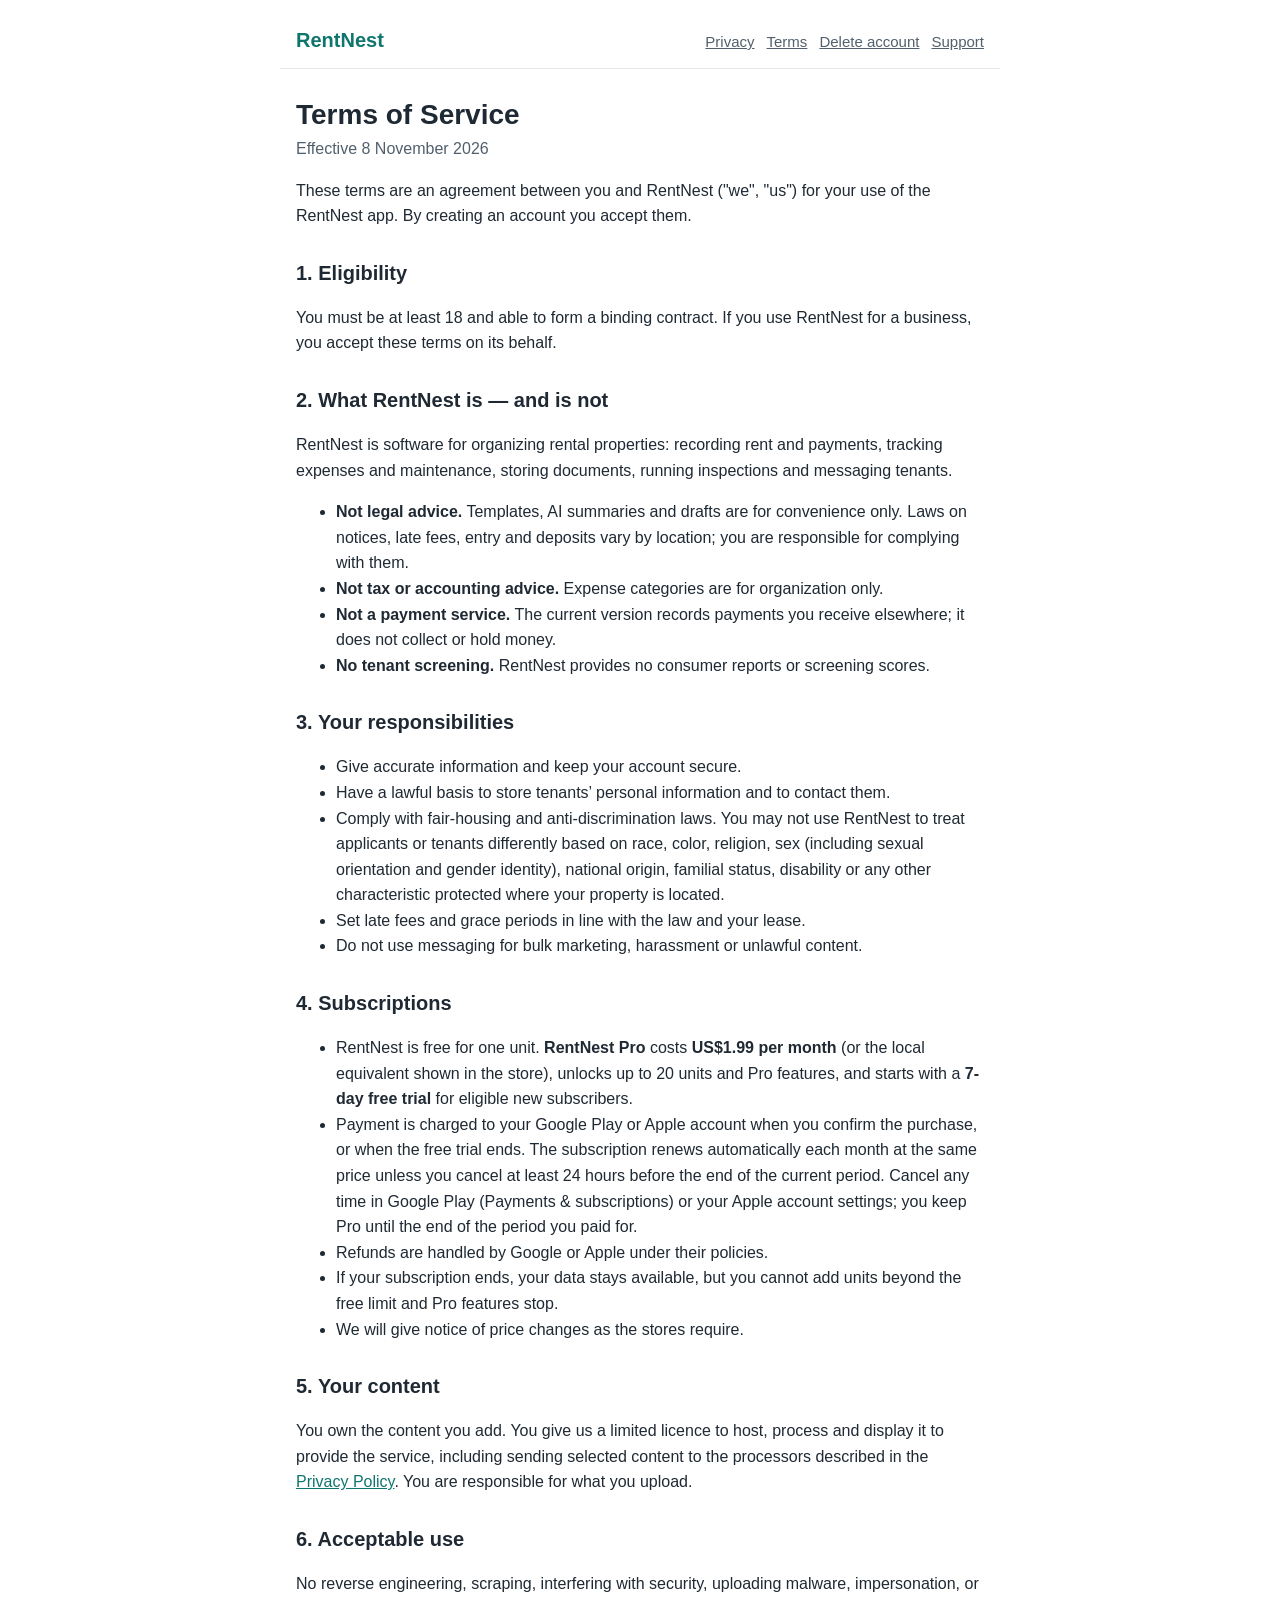
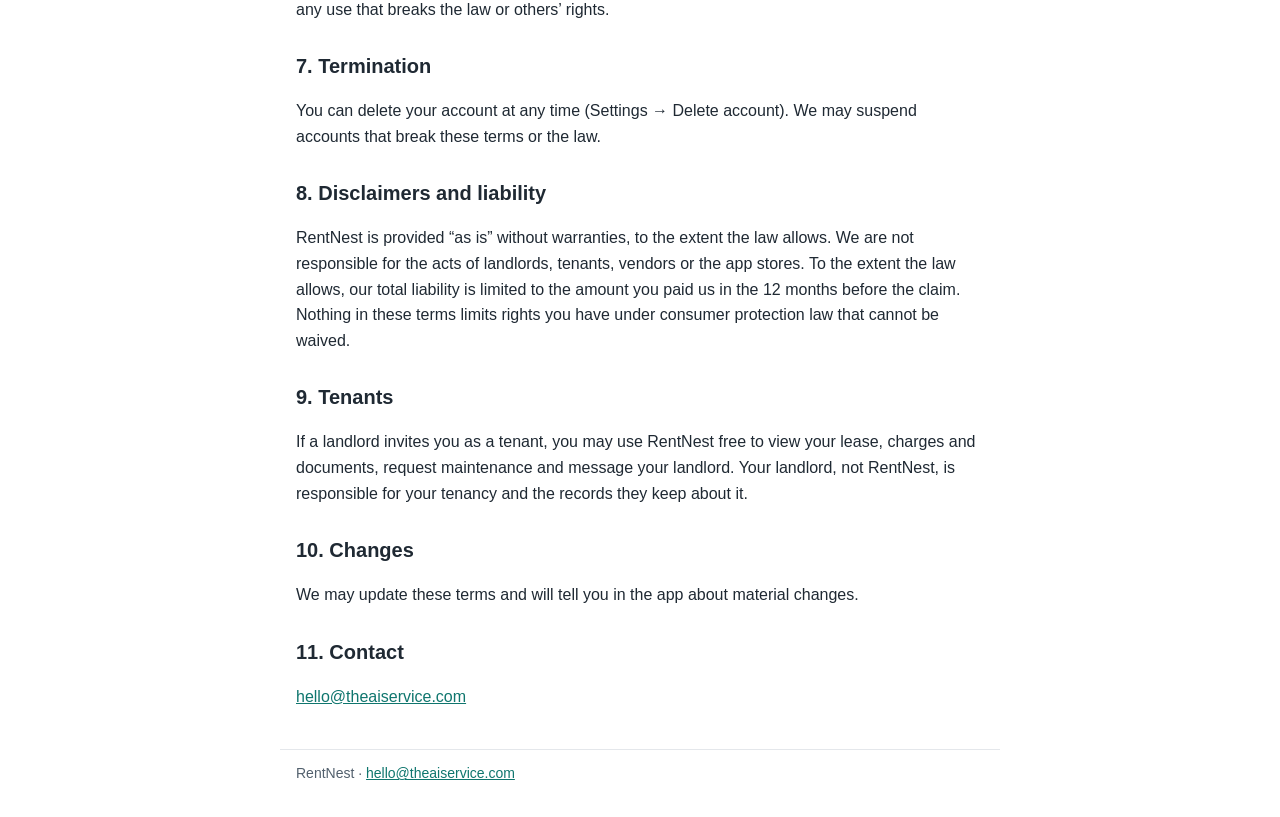
==== terms/index.html @ 82b34d74 "RentNest legal pages" ====
<!doctype html>
<html lang="en">
  <head>
    <meta charset="utf-8" />
    <meta name="viewport" content="width=device-width,initial-scale=1" />
    <title>Terms of Service · RentNest</title>
    <link rel="stylesheet" href="../style.css" />
  </head>
  <body>
    <header>
      <a class="brand" href="../">RentNest</a>
      <nav>
        <a href="../privacy/">Privacy</a><a href="../terms/">Terms</a
        ><a href="../delete-account/">Delete account</a><a href="../support/">Support</a>
      </nav>
    </header>
    <main>
      <h1>Terms of Service</h1>
      <p class="meta">Effective 8 November 2026</p>
      <p>
        These terms are an agreement between you and RentNest ("we", "us") for your use of the
        RentNest app. By creating an account you accept them.
      </p>

      <h2>1. Eligibility</h2>
      <p>
        You must be at least 18 and able to form a binding contract. If you use RentNest for a
        business, you accept these terms on its behalf.
      </p>

      <h2>2. What RentNest is — and is not</h2>
      <p>
        RentNest is software for organizing rental properties: recording rent and payments, tracking
        expenses and maintenance, storing documents, running inspections and messaging tenants.
      </p>
      <ul>
        <li>
          <strong>Not legal advice.</strong> Templates, AI summaries and drafts are for convenience
          only. Laws on notices, late fees, entry and deposits vary by location; you are responsible
          for complying with them.
        </li>
        <li>
          <strong>Not tax or accounting advice.</strong> Expense categories are for organization
          only.
        </li>
        <li>
          <strong>Not a payment service.</strong> The current version records payments you receive
          elsewhere; it does not collect or hold money.
        </li>
        <li>
          <strong>No tenant screening.</strong> RentNest provides no consumer reports or screening
          scores.
        </li>
      </ul>

      <h2>3. Your responsibilities</h2>
      <ul>
        <li>Give accurate information and keep your account secure.</li>
        <li>Have a lawful basis to store tenants’ personal information and to contact them.</li>
        <li>
          Comply with fair-housing and anti-discrimination laws. You may not use RentNest to treat
          applicants or tenants differently based on race, color, religion, sex (including sexual
          orientation and gender identity), national origin, familial status, disability or any
          other characteristic protected where your property is located.
        </li>
        <li>Set late fees and grace periods in line with the law and your lease.</li>
        <li>Do not use messaging for bulk marketing, harassment or unlawful content.</li>
      </ul>

      <h2>4. Subscriptions</h2>
      <ul>
        <li>
          RentNest is free for one unit. <strong>RentNest Pro</strong> costs
          <strong>US$1.99 per month</strong> (or the local equivalent shown in the store), unlocks
          up to 20 units and Pro features, and starts with a <strong>7-day free trial</strong> for
          eligible new subscribers.
        </li>
        <li>
          Payment is charged to your Google Play or Apple account when you confirm the purchase, or
          when the free trial ends. The subscription renews automatically each month at the same
          price unless you cancel at least 24 hours before the end of the current period. Cancel any
          time in Google Play (Payments &amp; subscriptions) or your Apple account settings; you
          keep Pro until the end of the period you paid for.
        </li>
        <li>Refunds are handled by Google or Apple under their policies.</li>
        <li>
          If your subscription ends, your data stays available, but you cannot add units beyond the
          free limit and Pro features stop.
        </li>
        <li>We will give notice of price changes as the stores require.</li>
      </ul>

      <h2>5. Your content</h2>
      <p>
        You own the content you add. You give us a limited licence to host, process and display it
        to provide the service, including sending selected content to the processors described in
        the <a href="../privacy/">Privacy Policy</a>. You are responsible for what you upload.
      </p>

      <h2>6. Acceptable use</h2>
      <p>
        No reverse engineering, scraping, interfering with security, uploading malware,
        impersonation, or any use that breaks the law or others’ rights.
      </p>

      <h2>7. Termination</h2>
      <p>
        You can delete your account at any time (Settings → Delete account). We may suspend accounts
        that break these terms or the law.
      </p>

      <h2>8. Disclaimers and liability</h2>
      <p>
        RentNest is provided “as is” without warranties, to the extent the law allows. We are not
        responsible for the acts of landlords, tenants, vendors or the app stores. To the extent the
        law allows, our total liability is limited to the amount you paid us in the 12 months before
        the claim. Nothing in these terms limits rights you have under consumer protection law that
        cannot be waived.
      </p>

      <h2>9. Tenants</h2>
      <p>
        If a landlord invites you as a tenant, you may use RentNest free to view your lease, charges
        and documents, request maintenance and message your landlord. Your landlord, not RentNest,
        is responsible for your tenancy and the records they keep about it.
      </p>

      <h2>10. Changes</h2>
      <p>We may update these terms and will tell you in the app about material changes.</p>

      <h2>11. Contact</h2>
      <p><a href="mailto:hello@theaiservice.com">hello@theaiservice.com</a></p>
    </main>
    <footer>RentNest · <a href="mailto:hello@theaiservice.com">hello@theaiservice.com</a></footer>
  </body>
</html>
---- style.css ----
:root {
  --bg: #fff;
  --fg: #1f2933;
  --muted: #52606d;
  --accent: #0f766e;
  --rule: #e4e7eb;
}
@media (prefers-color-scheme: dark) {
  :root {
    --bg: #111827;
    --fg: #e5e7eb;
    --muted: #9ca3af;
    --accent: #2dd4bf;
    --rule: #374151;
  }
}
* {
  box-sizing: border-box;
}
body {
  margin: 0;
  background: var(--bg);
  color: var(--fg);
  font:
    16px/1.6 -apple-system,
    BlinkMacSystemFont,
    'Segoe UI',
    Roboto,
    sans-serif;
}
header,
main,
footer {
  max-width: 720px;
  margin: 0 auto;
  padding: 0 16px;
}
header {
  padding-top: 24px;
  display: flex;
  gap: 16px;
  flex-wrap: wrap;
  align-items: baseline;
  border-bottom: 1px solid var(--rule);
  padding-bottom: 12px;
}
header a.brand {
  font-weight: 700;
  font-size: 20px;
  color: var(--accent);
  text-decoration: none;
  margin-right: auto;
}
header nav a {
  color: var(--muted);
  margin-left: 12px;
  font-size: 15px;
}
h1 {
  font-size: 28px;
  line-height: 1.25;
  margin: 28px 0 4px;
}
h2 {
  font-size: 20px;
  margin: 28px 0 8px;
}
a {
  color: var(--accent);
}
.meta {
  color: var(--muted);
  margin-top: 0;
}
table {
  border-collapse: collapse;
  width: 100%;
  font-size: 15px;
}
th,
td {
  border: 1px solid var(--rule);
  padding: 8px;
  text-align: left;
  vertical-align: top;
}
footer {
  color: var(--muted);
  font-size: 14px;
  border-top: 1px solid var(--rule);
  margin-top: 40px;
  padding-top: 12px;
  padding-bottom: 32px;
}
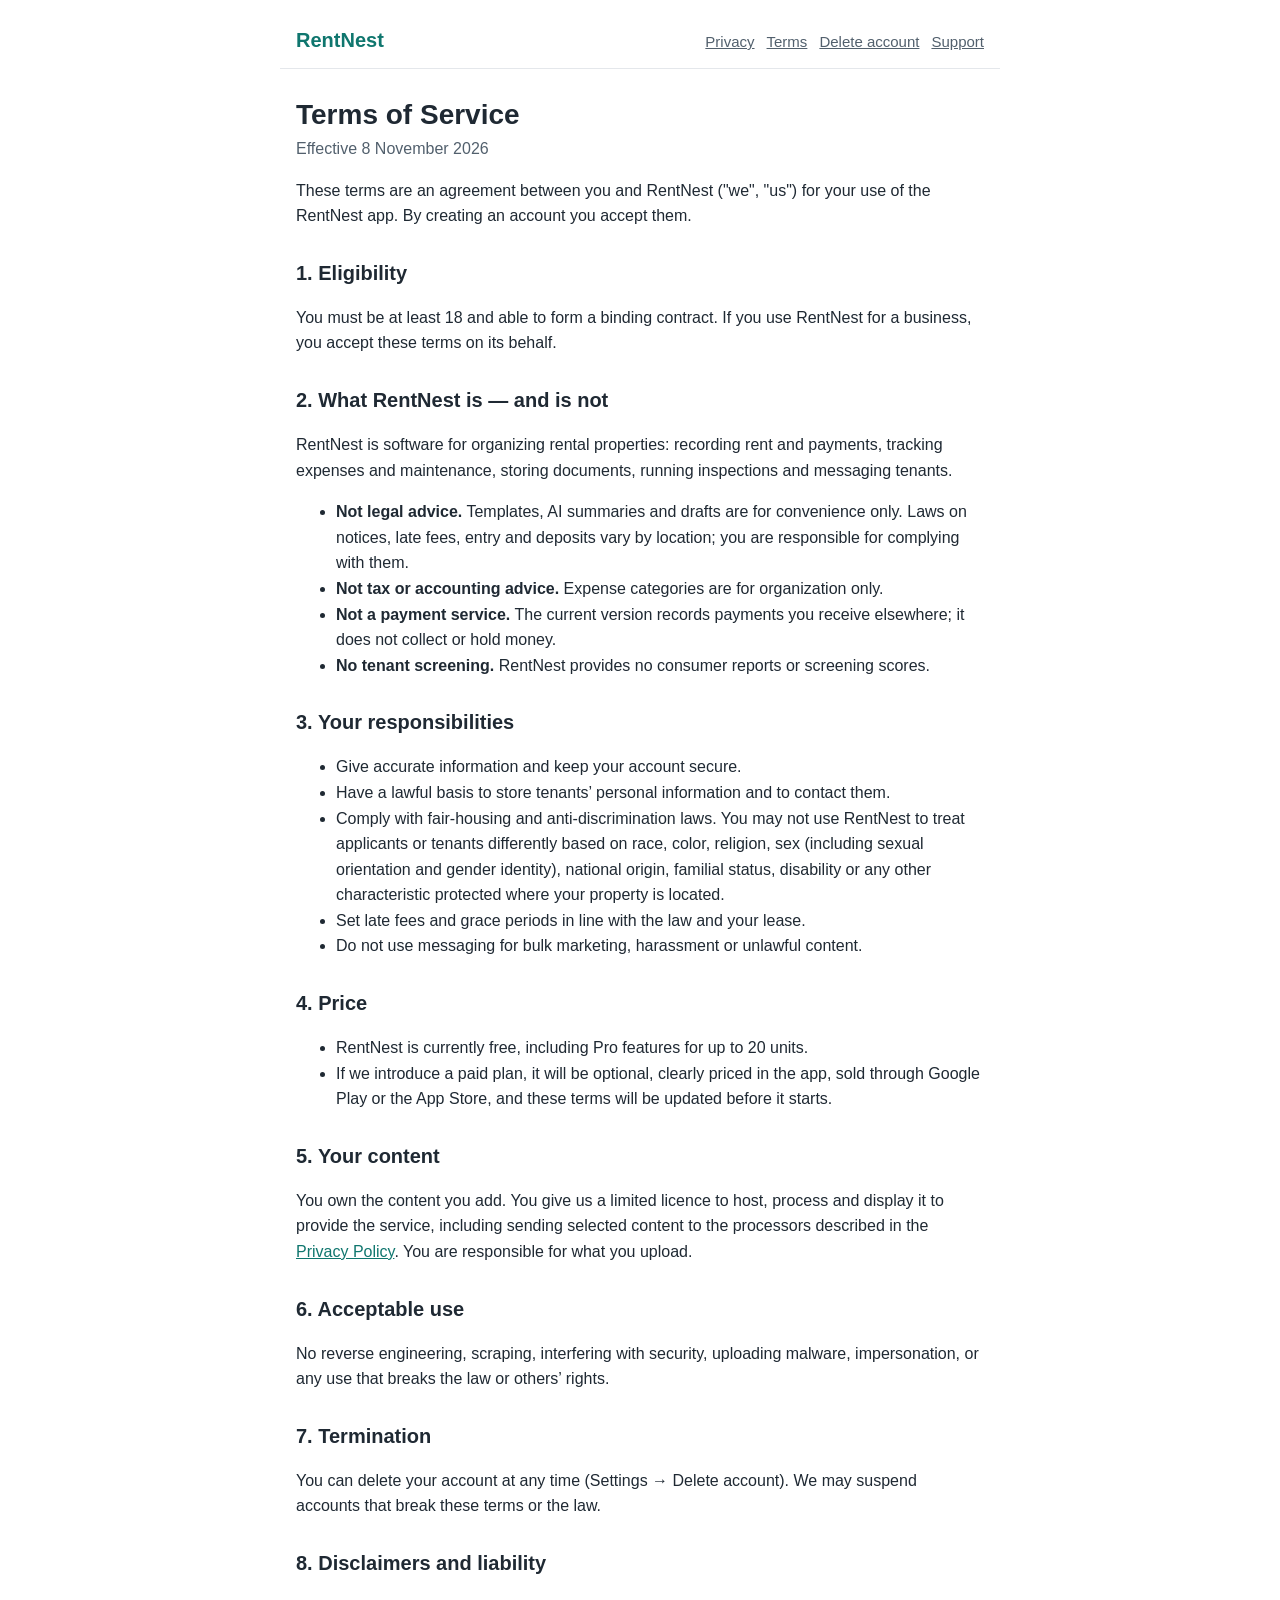
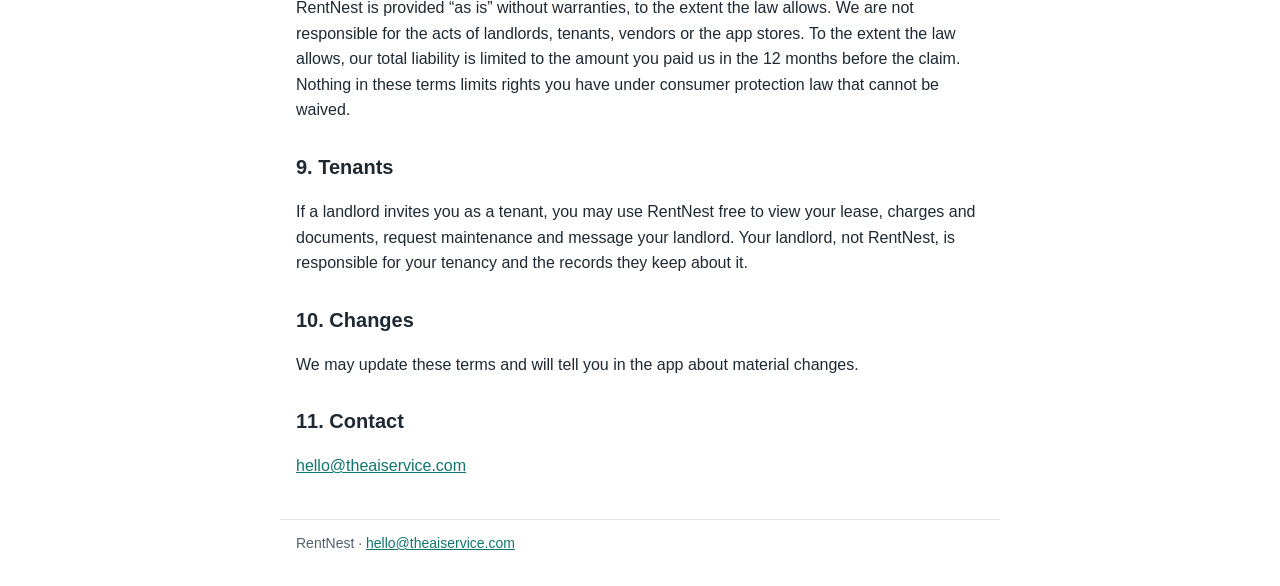
==== commit 7e3d4909: "Terms: RentNest is free at launch" ====
--- a/terms/index.html
+++ b/terms/index.html
@@ -67,30 +67,12 @@
         <li>Do not use messaging for bulk marketing, harassment or unlawful content.</li>
       </ul>
 
-      <h2>4. Subscriptions</h2>
+      <h2>4. Price</h2>
       <ul>
-        <li>
-          RentNest is free for one unit. <strong>RentNest Pro</strong> costs
-          <strong>US$1.99 per month</strong> (or the local equivalent shown in the store), unlocks
-          up to 20 units and Pro features, and starts with a <strong>7-day free trial</strong> for
-          eligible new subscribers.
-        </li>
-        <li>
-          Payment is charged to your Google Play or Apple account when you confirm the purchase, or
-          when the free trial ends. The subscription renews automatically each month at the same
-          price unless you cancel at least 24 hours before the end of the current period. Cancel any
-          time in Google Play (Payments &amp; subscriptions) or your Apple account settings; you
-          keep Pro until the end of the period you paid for.
-        </li>
-        <li>Refunds are handled by Google or Apple under their policies.</li>
-        <li>
-          If your subscription ends, your data stays available, but you cannot add units beyond the
-          free limit and Pro features stop.
-        </li>
-        <li>We will give notice of price changes as the stores require.</li>
+        <li>RentNest is currently free, including Pro features for up to 20 units.</li>
+        <li>If we introduce a paid plan, it will be optional, clearly priced in the app, sold through Google Play or the App Store, and these terms will be updated before it starts.</li>
       </ul>
-
-      <h2>5. Your content</h2>
+<h2>5. Your content</h2>
       <p>
         You own the content you add. You give us a limited licence to host, process and display it
         to provide the service, including sending selected content to the processors described in
